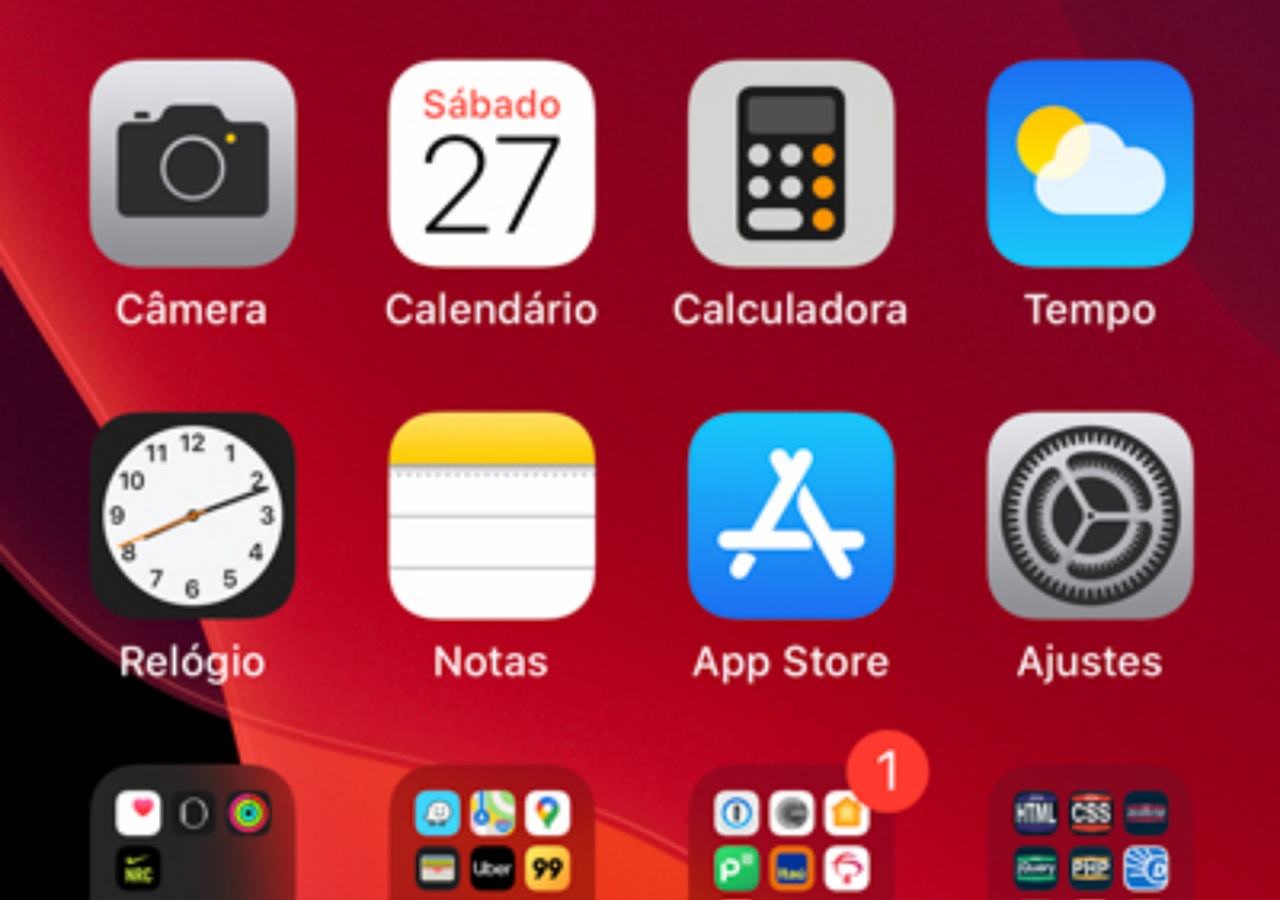
==== pags/pag-github.html @ 97d31908 "Mais" ====
<!DOCTYPE html>
<html lang="pt-br">
<head>
    <meta charset="UTF-8">
    <meta name="viewport" content="width=device-width, initial-scale=1.0">
    <link rel="stylesheet" href="../styles/pags.css">
    <title>Document</title>

    <style>

        body {
            background-image: url(../imagens/tela-home.jpg);
        }

    </style>

</head>
<body>
</body>
</html>
---- styles/pags.css ----
@charset "UTF-8";

* {
    margin: 0;
    padding: 0;
}

body {
    width: 100vw;
    height: 100vh;
    background-color: black;
    background-size: cover;
    background-repeat: no-repeat;
}
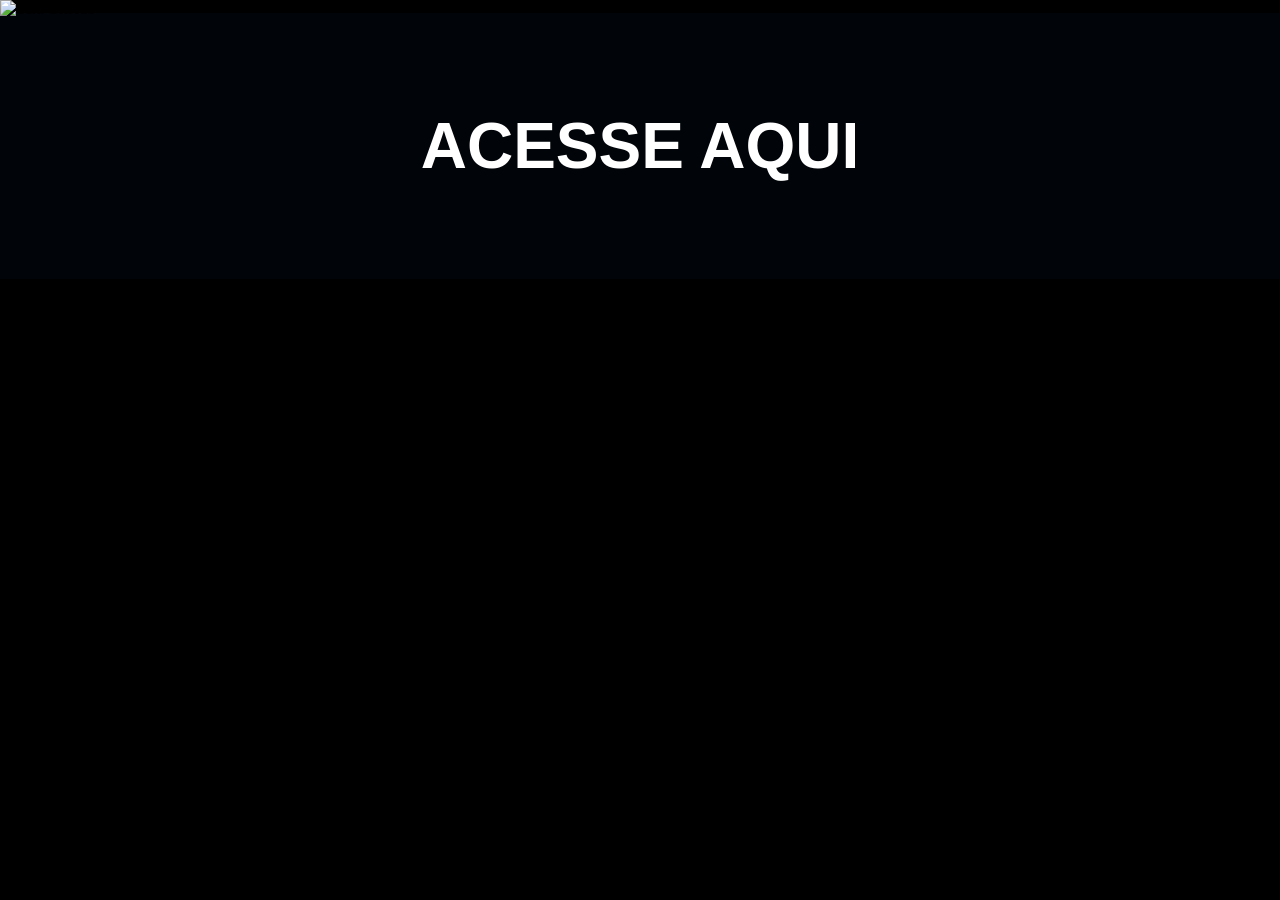
==== commit cf0734ff: "..." ====
--- a/pags/pag-github.html
+++ b/pags/pag-github.html
@@ -8,13 +8,19 @@
 
     <style>
 
-        body {
-            background-image: url(../imagens/tela-home.jpg);
+        a {
+            background-color: #010409;
+        }
+
+        a:hover {
+            background-color: #5B6ABF;
         }
 
     </style>
 
 </head>
 <body>
+    <img src="../imagens/tela-github.jpg" alt="Tela GitHub">
+    <a href="https://github.com/pedroaraujo07" target="_blank" rel="external">ACESSE AQUI</a>
 </body>
 </html>
--- a/styles/pags.css
+++ b/styles/pags.css
@@ -7,8 +7,30 @@
 
 body {
     width: 100vw;
-    height: 100vh;
     background-color: black;
     background-size: cover;
     background-repeat: no-repeat;
+    overflow: auto;
+    height: 100%;
+}
+
+img {
+    width: 100vw;
+}
+
+a {
+    color: white;
+    text-decoration: none;
+    font-family: Arial, Helvetica, sans-serif;
+    font-size: 5vw;
+    background-color: #010409;
+    text-align: center;
+    padding: 1.5em;
+    display: block;
+    margin-top: -5px;
+    font-weight: bold;
+}
+
+::-webkit-scrollbar {
+    width: 0;
 }
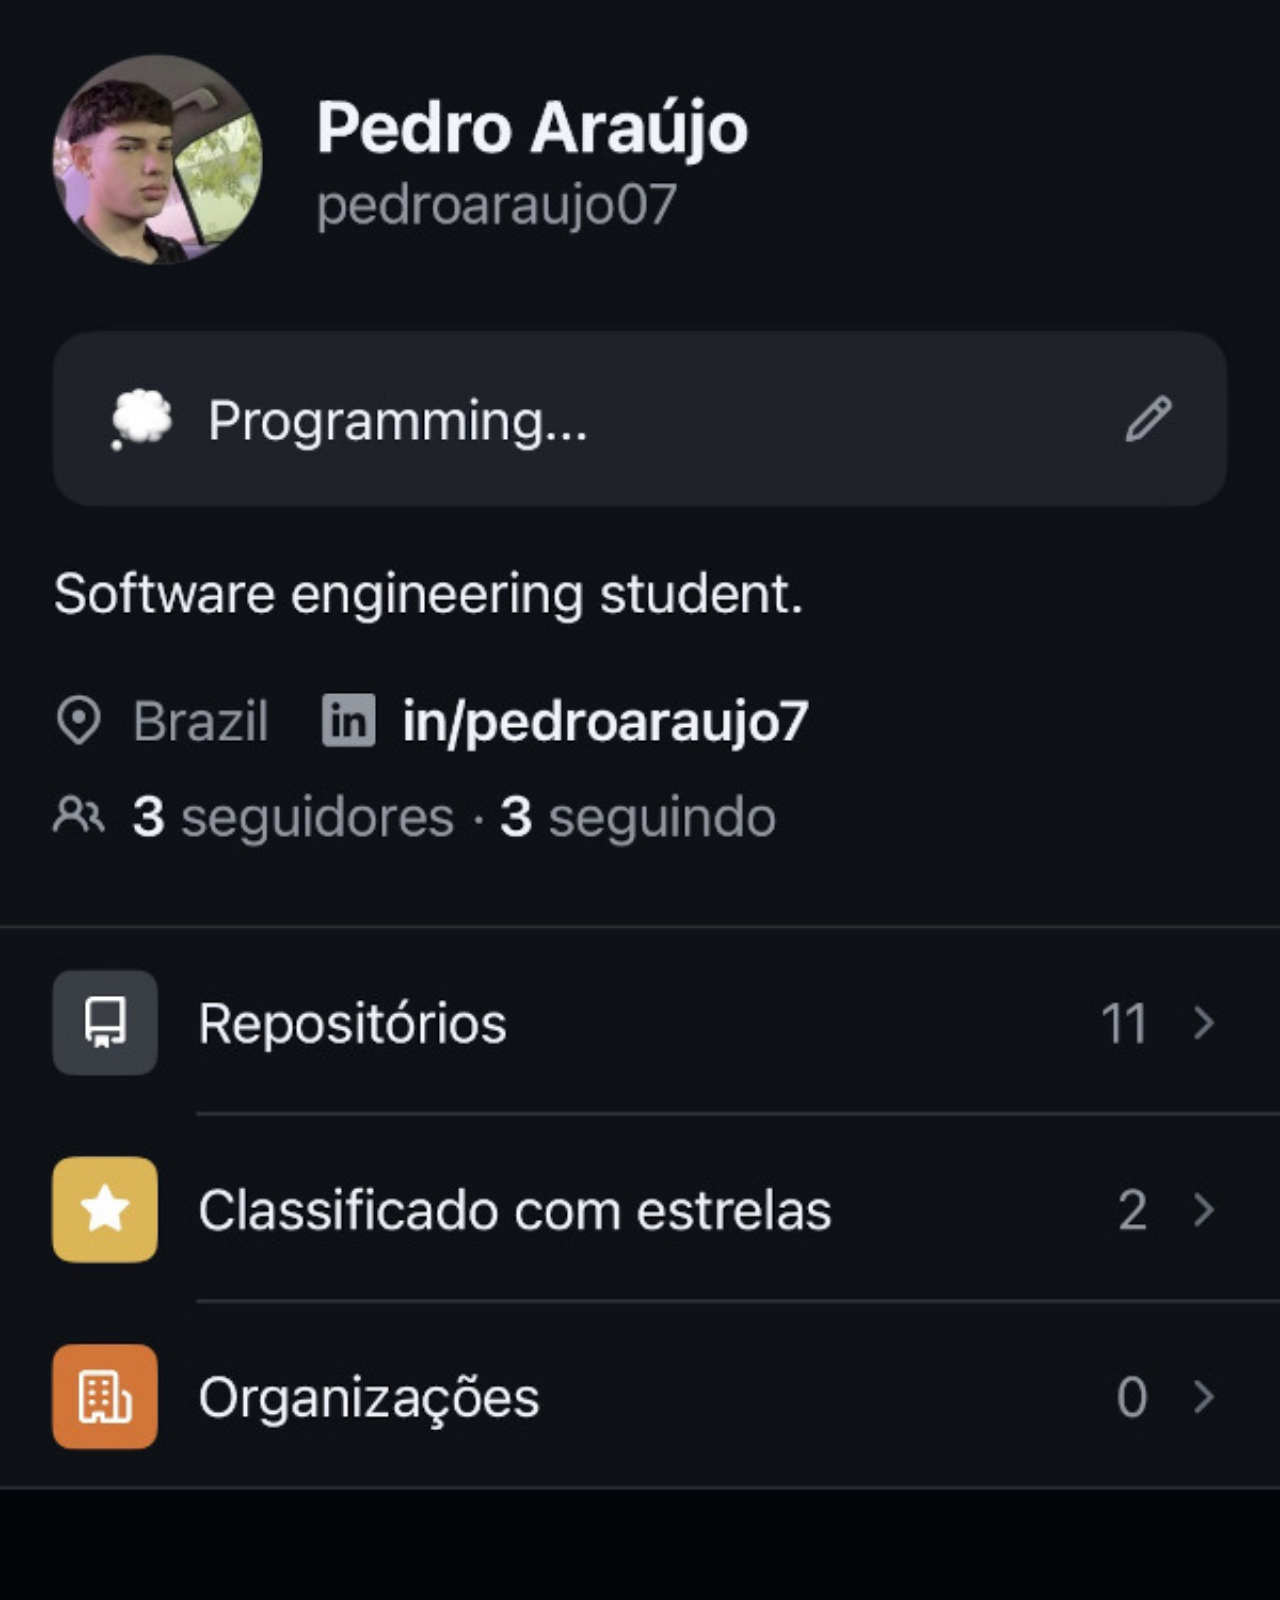
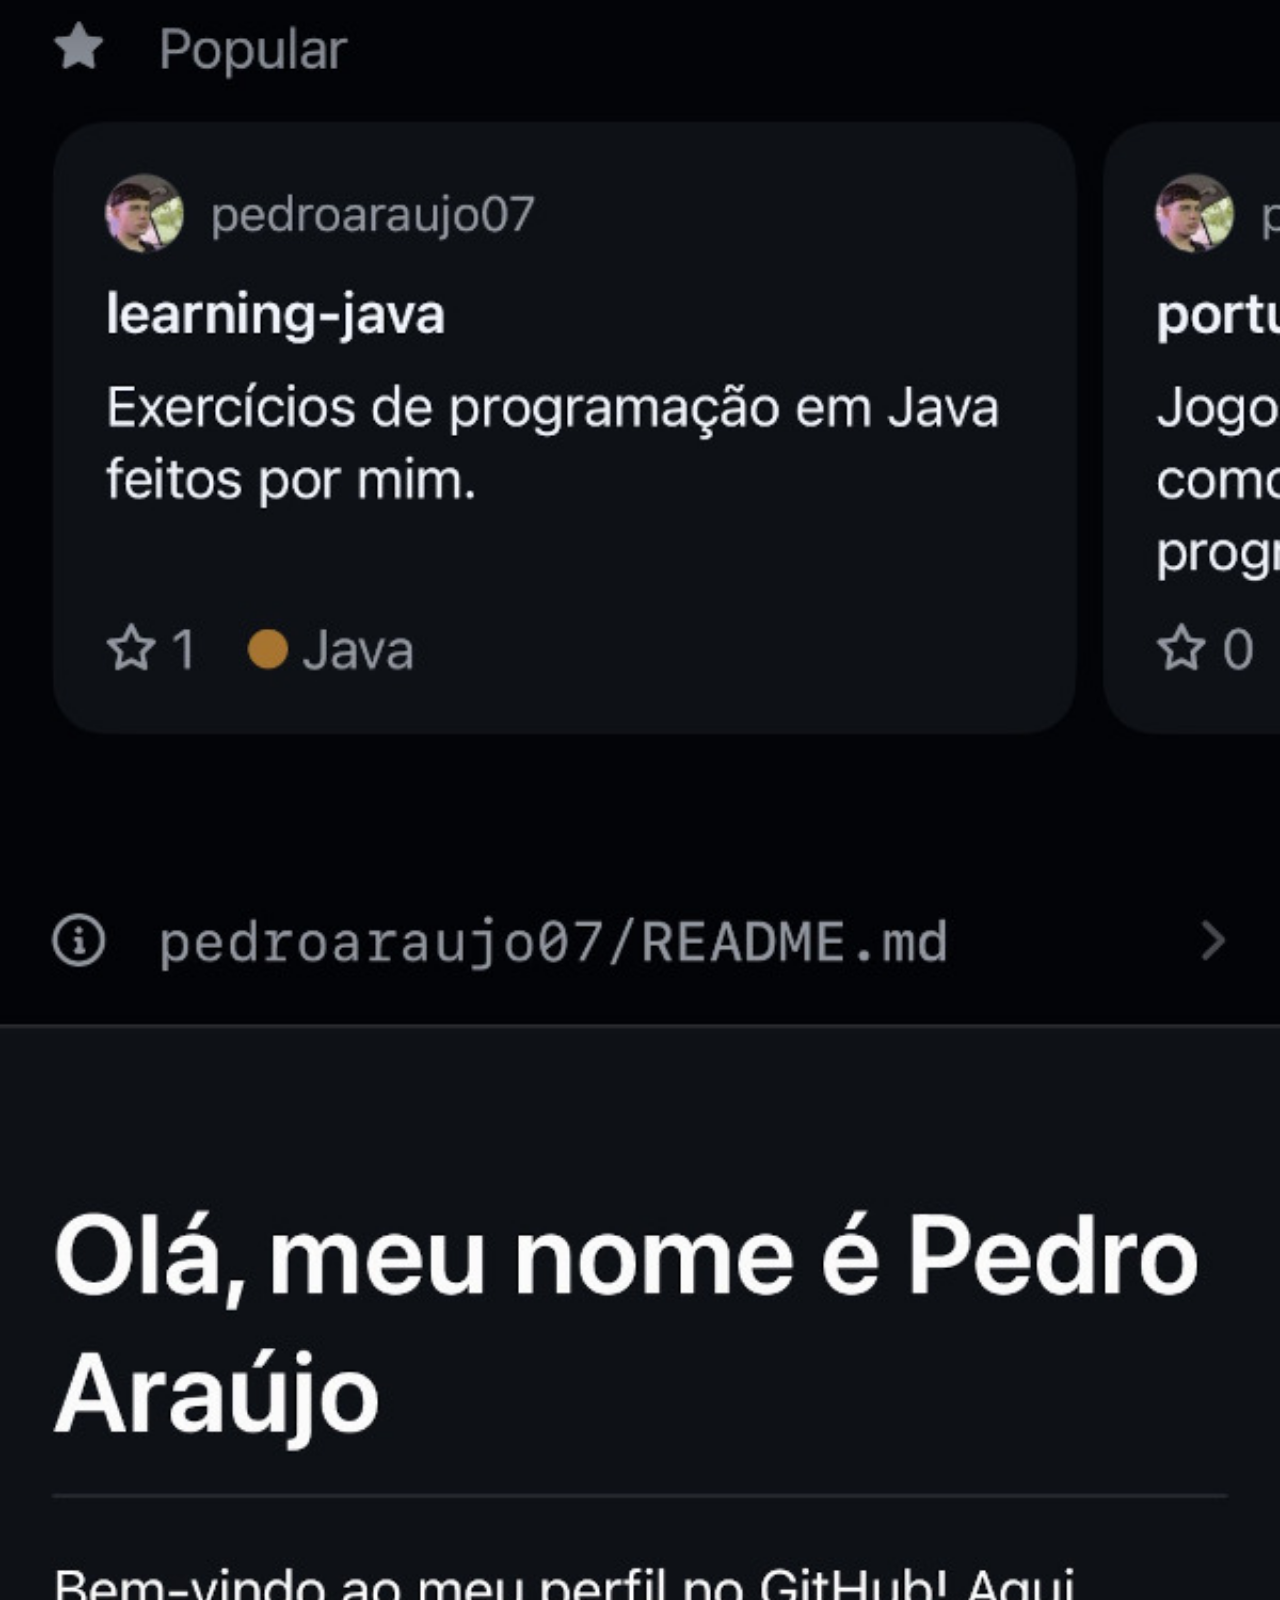
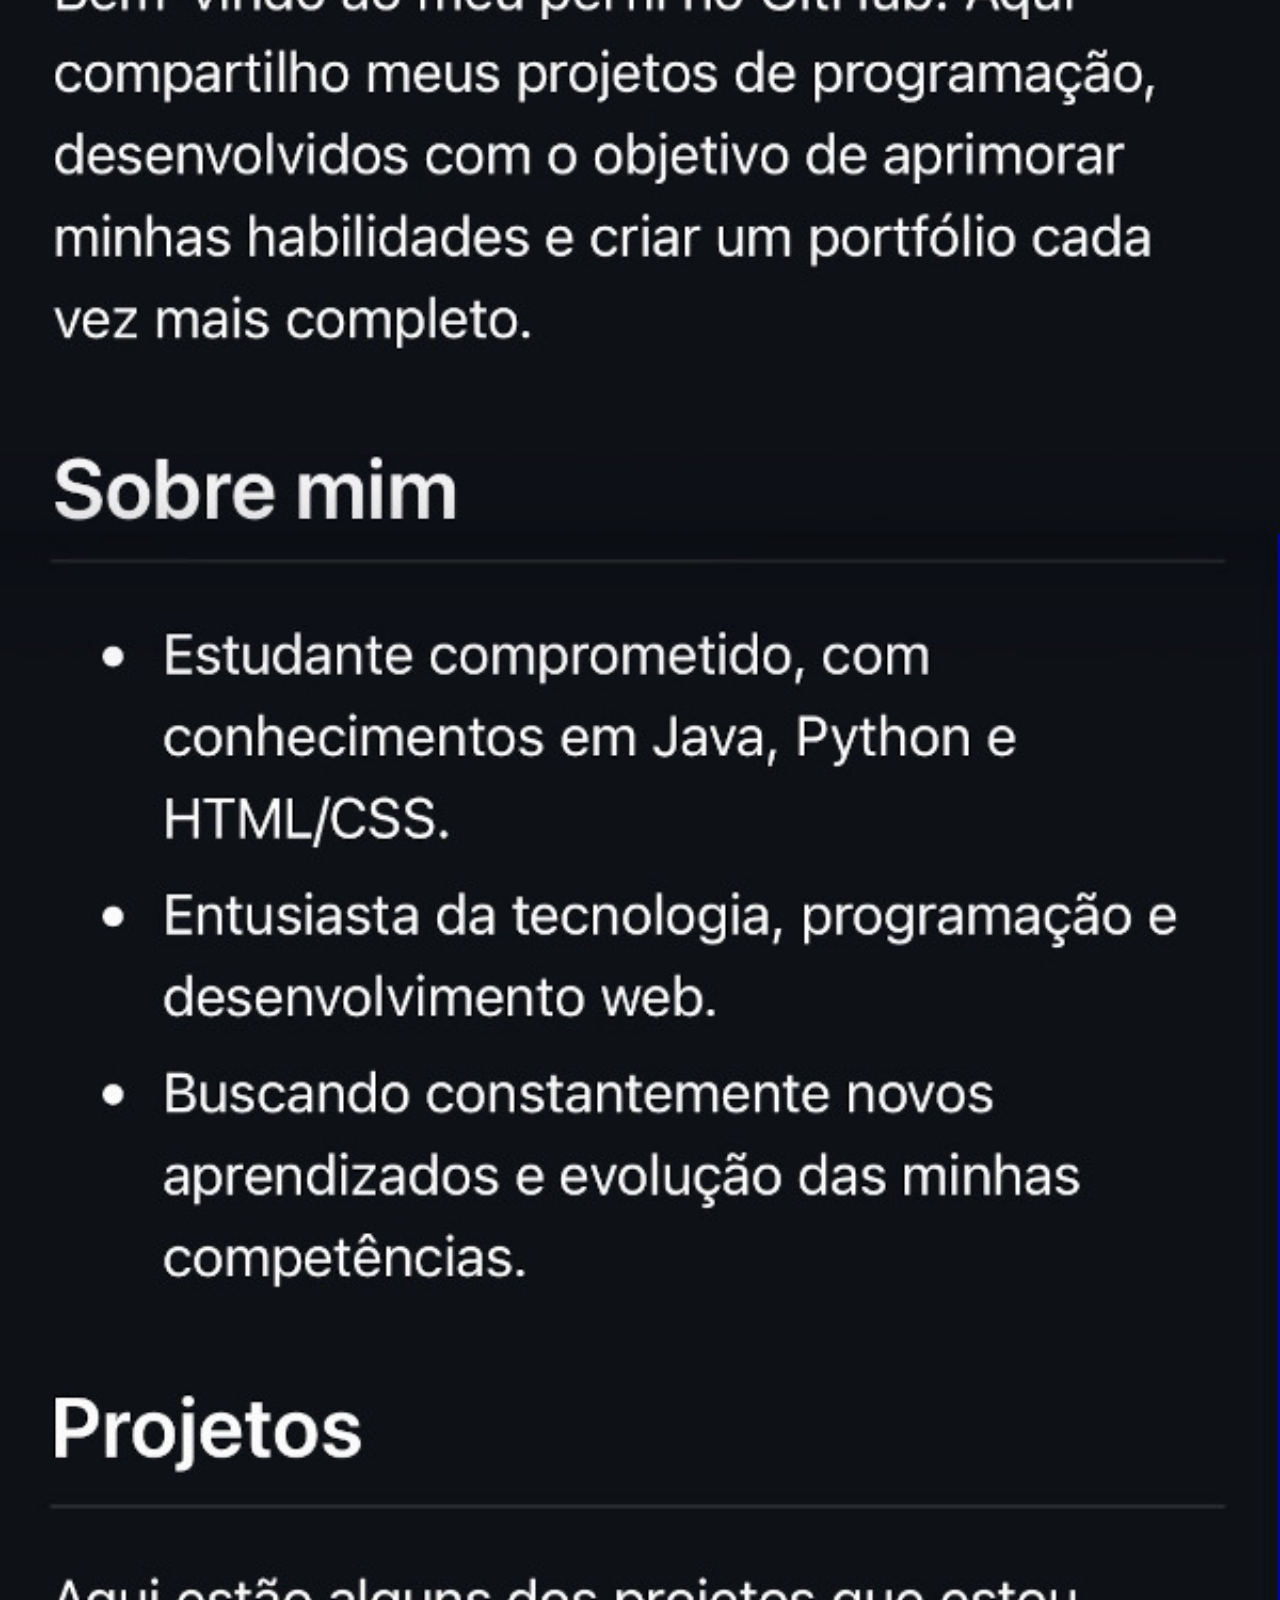
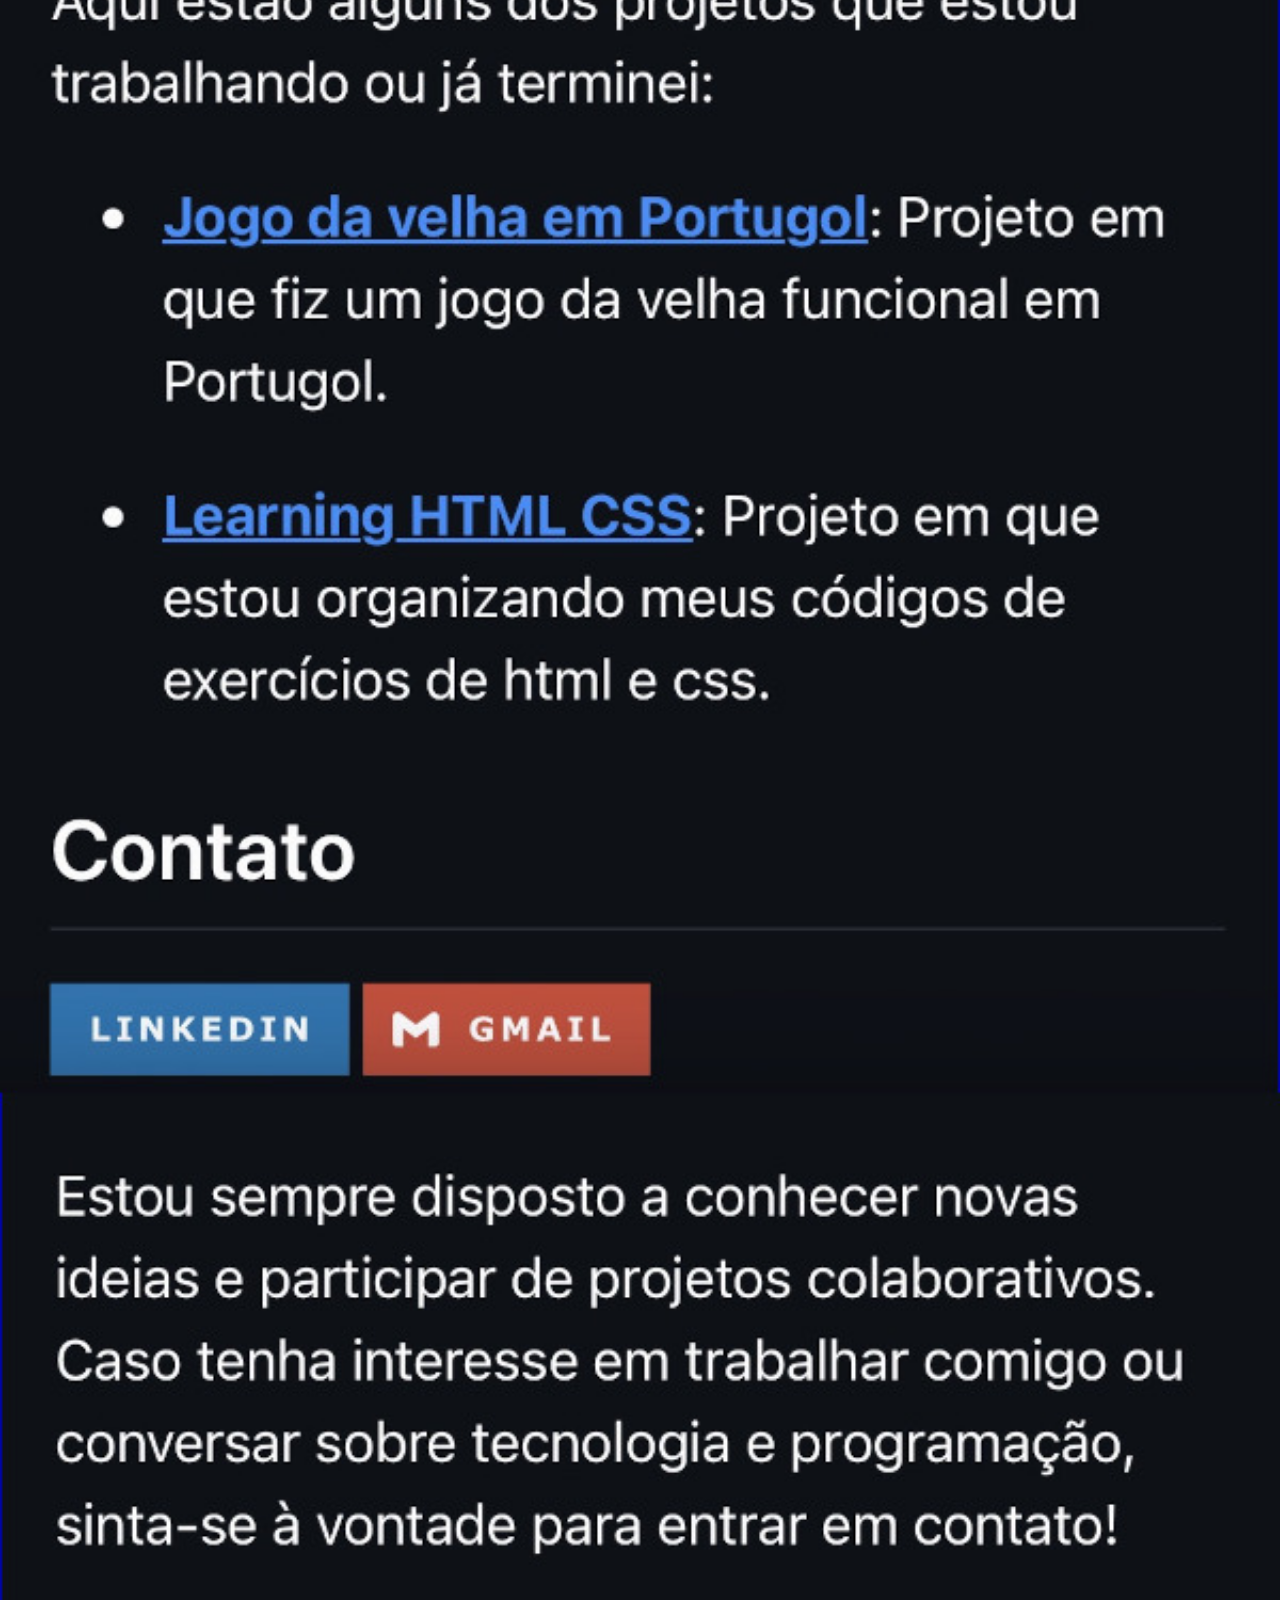
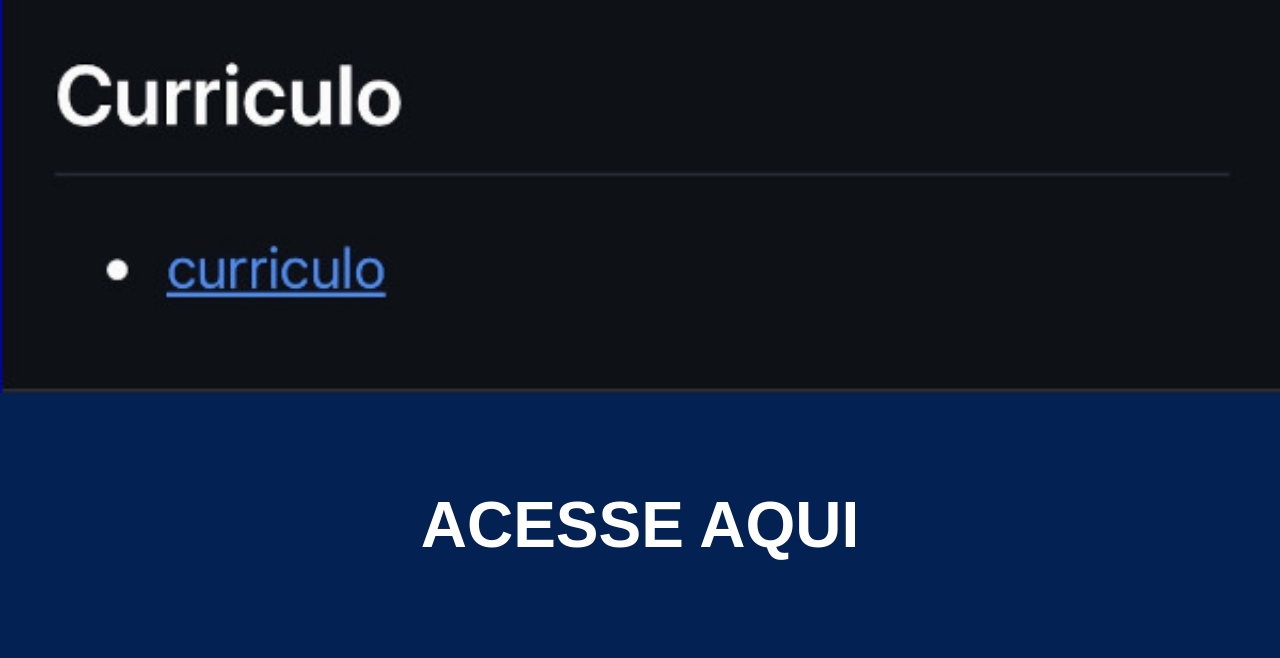
==== commit 12869dd0: "Páginas finalizadas" ====
--- a/pags/pag-github.html
+++ b/pags/pag-github.html
@@ -9,7 +9,7 @@
     <style>
 
         a {
-            background-color: #010409;
+            background-color: #042153;
         }
 
         a:hover {
@@ -20,7 +20,7 @@
 
 </head>
 <body>
-    <img src="../imagens/tela-github.jpg" alt="Tela GitHub">
+    <img src="../imagens/a-github.jpg" alt="Tela GitHub">
     <a href="https://github.com/pedroaraujo07" target="_blank" rel="external">ACESSE AQUI</a>
 </body>
 </html>
